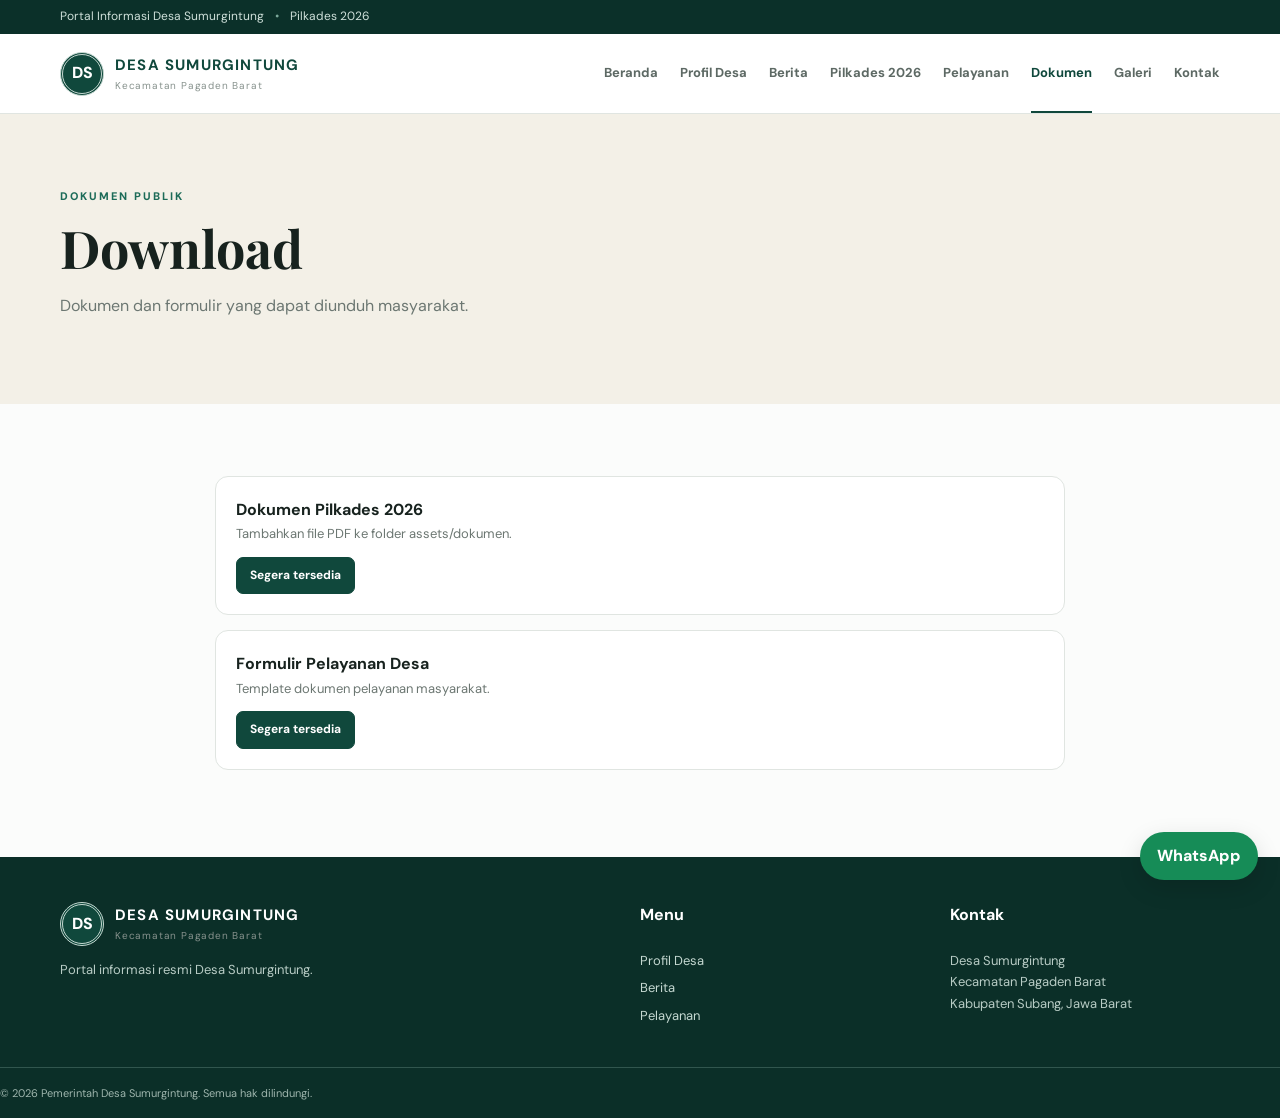
==== download.html @ beff66fd "Add files via upload" ====
<!doctype html>
<html lang="id">
<head><meta charset="utf-8"><meta name="viewport" content="width=device-width,initial-scale=1">
<meta name="description" content="Portal resmi Desa Sumurgintung dan informasi Pilkades Sumurgintung Tahun 2026">
<title>Dokumen Publik | Desa Sumurgintung</title><link rel="stylesheet" href="style.css"></head>
<body>
<div class="topbar"><div class="wrap">Portal Informasi Desa Sumurgintung <span>•</span> Pilkades 2026</div></div>
<header><div class="wrap nav"><a class="brand" href="index.html"><div class="logo">DS</div><div><strong>DESA SUMURGINTUNG</strong><small>Kecamatan Pagaden Barat</small></div></a>
<button class="hamb" aria-label="Buka menu">☰</button><nav><a class="" href="index.html">Beranda</a><a class="" href="profil.html">Profil Desa</a><a class="" href="berita.html">Berita</a><a class="" href="pilkades.html">Pilkades 2026</a><a class="" href="pelayanan.html">Pelayanan</a><a class="active" href="download.html">Dokumen</a><a class="" href="galeri.html">Galeri</a><a class="" href="kontak.html">Kontak</a></nav></div></header>
<main><section class="pagehead"><div class="wrap"><span>DOKUMEN PUBLIK</span><h1>Download</h1><p>Dokumen dan formulir yang dapat diunduh masyarakat.</p></div></section><section class="section"><div class="wrap downloads"><div><b>Dokumen Pilkades 2026</b><span>Tambahkan file PDF ke folder assets/dokumen.</span><a class="btn small" href="#">Segera tersedia</a></div><div><b>Formulir Pelayanan Desa</b><span>Template dokumen pelayanan masyarakat.</span><a class="btn small" href="#">Segera tersedia</a></div></div></section></main>
<footer><div class="wrap footer-grid"><div><div class="brand foot"><div class="logo">DS</div><div><strong>DESA SUMURGINTUNG</strong><small>Kecamatan Pagaden Barat</small></div></div><p>Portal informasi resmi Desa Sumurgintung.</p></div><div><h4>Menu</h4><a href="profil.html">Profil Desa</a><a href="berita.html">Berita</a><a href="pelayanan.html">Pelayanan</a></div><div><h4>Kontak</h4><p>Desa Sumurgintung<br>Kecamatan Pagaden Barat<br>Kabupaten Subang, Jawa Barat</p></div></div><div class="copyright">© 2026 Pemerintah Desa Sumurgintung. Semua hak dilindungi.</div></footer>
<a class="wa" href="https://wa.me/6280000000000" target="_blank">WhatsApp</a><script src="script.js"></script></body></html>
---- style.css ----
@import url('https://fonts.googleapis.com/css2?family=DM+Sans:wght@400;500;600;700&family=Playfair+Display:wght@600;700&display=swap');:root{--g:#10483c;--g2:#1c6b58;--cream:#f3f0e7;--ink:#17221e;--muted:#6c7772;--line:#e0e5e1;--white:#fff}*{box-sizing:border-box}body{margin:0;font-family:'DM Sans',Arial,sans-serif;color:var(--ink);line-height:1.65;background:#fbfcfb}a{text-decoration:none;color:inherit}.wrap{width:min(1160px,92%);margin:auto}.topbar{background:#0b3029;color:#cfe0da;font-size:12px;padding:7px 0}.topbar span{margin:0 8px;color:#7ca99b}header{background:#fff;border-bottom:1px solid var(--line);position:sticky;top:0;z-index:20}.nav{min-height:78px;display:flex;align-items:center;justify-content:space-between}.brand{display:flex;gap:11px;align-items:center;color:var(--g)}.brand strong{display:block;letter-spacing:.08em;font-size:15px}.brand small{display:block;color:#87928d;font-size:10px;letter-spacing:.08em}.logo{width:44px;height:44px;border-radius:50%;background:var(--g);color:white;display:grid;place-items:center;font-weight:800;border:3px double #c5d8d1}nav{display:flex;gap:22px;font-size:13px;font-weight:700}nav a{padding:28px 0;color:#5d6964}nav a:hover,nav a.active{color:var(--g);border-bottom:2px solid var(--g)}.hamb{display:none;border:0;background:none;font-size:25px}.hero{background:var(--cream);padding:82px 0}.hero-content{display:grid;grid-template-columns:1.1fr .9fr;gap:65px;align-items:center}.kicker,.pagehead>div>span,.section-title>span{font-size:11px;font-weight:800;letter-spacing:.18em;color:var(--g2)}.hero h1{font:700 clamp(44px,6vw,72px)/1.08 'Playfair Display',serif;margin:14px 0}.hero h1 em{font-style:normal;color:var(--g2)}.hero p{font-size:17px;color:var(--muted);max-width:650px}.buttons{display:flex;gap:12px;margin-top:28px}.btn{display:inline-block;background:var(--g);color:white;border:1px solid var(--g);padding:11px 18px;border-radius:7px;font-weight:700;font-size:14px}.btn.ghost{background:transparent;color:var(--g)}.btn.light{background:#fff;color:var(--g);border-color:#fff}.btn.small{margin-top:12px;padding:8px 13px;font-size:12px}.hero-photo{height:390px;border-radius:16px;background:linear-gradient(135deg,#d8e3de,#f4f5f0);display:grid;place-items:center;box-shadow:0 25px 60px #123f351c}.photo-label{text-align:center;color:#71817a;font-weight:800;letter-spacing:.1em}.photo-label small{display:block;font-weight:500;letter-spacing:0;margin-top:8px}.quick{background:white;border-bottom:1px solid var(--line)}.quick-grid{display:grid;grid-template-columns:repeat(4,1fr)}.quick a{padding:25px 20px;border-right:1px solid var(--line)}.quick a:first-child{padding-left:0}.quick b,.quick span{display:block}.quick b{font-size:14px}.quick span{color:var(--muted);font-size:12px}.section{padding:72px 0}.section-title{margin-bottom:28px;display:grid;grid-template-columns:1fr auto;align-items:end}.section-title h2{grid-column:1;font:700 38px/1.2 'Playfair Display',serif;margin:7px 0 0}.section-title>a{grid-column:2;grid-row:1/3;color:var(--g2);font-weight:700;font-size:13px}.news-grid{display:grid;grid-template-columns:repeat(3,1fr);gap:20px}.news-grid article,.news-list article,.service-grid article,.downloads>div{border:1px solid var(--line);border-radius:13px;background:white;padding:20px}.news-img{height:170px;background:linear-gradient(135deg,#dce8e2,#f0f3ee);border-radius:9px;display:grid;place-items:center;color:#7b8982;font-weight:800;margin-bottom:18px}.news-img.wide{height:230px}.news-grid small,.news-list small{font-size:10px;font-weight:800;letter-spacing:.12em;color:var(--g2)}.news-grid h3{font-size:19px;line-height:1.35}.news-grid p,.news-list p{color:var(--muted)}.news-grid a{font-weight:700;color:var(--g2);font-size:13px}.green{background:var(--g);color:white;padding:58px 0}.two{display:flex;justify-content:space-between;align-items:center;gap:25px}.light{color:#d7e8e2}.green h2{font:700 40px/1.2 'Playfair Display',serif;margin:10px 0}.pagehead{padding:68px 0;background:var(--cream)}.pagehead h1{font:700 52px/1.15 'Playfair Display',serif;margin:9px 0}.pagehead p{color:var(--muted)}.pagehead.dark{background:var(--g);color:white}.pagehead.dark>div>span{color:#a9d1c3}.pagehead.dark p{color:#d5e5df}.content{display:grid;grid-template-columns:1fr 300px;gap:45px}.content h2{font:700 30px 'Playfair Display',serif}.info{background:var(--cream);padding:25px;border-radius:12px;height:max-content}.info>b{font-size:11px;letter-spacing:.15em;color:var(--g2)}.news-list{max-width:850px}.news-list article{margin-bottom:22px}.news-list h2{font:700 30px/1.25 'Playfair Display',serif}.timeline{max-width:850px}.timeline>div{border-left:3px solid var(--g2);padding:0 0 28px 24px;position:relative}.timeline>div:before{content:'';position:absolute;left:-8px;top:5px;width:11px;height:11px;background:var(--g2);border-radius:50%}.timeline b,.timeline span{display:block}.timeline span{color:var(--muted);font-size:14px}.notice{background:#f8f2dd;border:1px solid #eadfb9;border-radius:9px;padding:15px;margin-top:10px;font-size:13px}.mt{margin-top:45px}.candidate-grid{display:grid;grid-template-columns:repeat(3,1fr);gap:20px}.candidate{border:1px solid var(--line);border-radius:12px;padding:15px}.avatar{height:220px;border-radius:8px;background:#e5ece8;display:grid;place-items:center;color:#7a8982;font-weight:800}.service-grid{display:grid;grid-template-columns:repeat(2,1fr);gap:20px}.service-grid article{padding:28px}.service-grid b{font-size:19px}.service-grid p{color:var(--muted)}.downloads{max-width:850px}.downloads>div{margin-bottom:15px}.downloads b,.downloads span{display:block}.downloads span{color:var(--muted);font-size:13px}.gallery{display:grid;grid-template-columns:repeat(3,1fr);gap:18px}.gallery>div,.map{height:250px;border-radius:12px;background:linear-gradient(135deg,#dce8e2,#f0f3ee);display:grid;place-items:center;color:#7a8982;font-weight:800}.contact{display:grid;grid-template-columns:1fr 1fr;gap:30px}.map{text-align:center}.map small{font-weight:500}.wa{position:fixed;right:22px;bottom:20px;background:#168c57;color:white;padding:11px 17px;border-radius:30px;font-weight:800;box-shadow:0 8px 25px #0002}footer{background:#0b2f28;color:#d6e4df;padding:45px 0 0}.footer-grid{display:grid;grid-template-columns:2fr 1fr 1fr;gap:40px;padding-bottom:35px}.foot{color:white}.footer-grid h4{margin-top:0;color:white}.footer-grid a{display:block;margin:6px 0;color:#c5d8d1;font-size:13px}.footer-grid p{font-size:13px;color:#b8ccc5}.copyright{border-top:1px solid #31564e;padding:16px 0;font-size:11px;color:#9eb5ad}@media(max-width:900px){nav{display:none}.hamb{display:block;color:var(--g)}nav.open{display:flex;position:absolute;top:78px;left:0;right:0;background:#fff;flex-direction:column;padding:10px 4%;gap:0;border-bottom:1px solid var(--line)}nav.open a{padding:10px}.hero-content,.content,.contact{grid-template-columns:1fr}.hero-photo{height:280px}.quick-grid,.news-grid,.candidate-grid,.gallery{grid-template-columns:1fr 1fr}.quick a:nth-child(odd){padding-left:0}.two{flex-direction:column;align-items:flex-start}.footer-grid{grid-template-columns:1fr}.pagehead h1{font-size:42px}}@media(max-width:560px){.quick-grid,.news-grid,.candidate-grid,.gallery,.service-grid{grid-template-columns:1fr}.hero{padding:55px 0}.hero h1{font-size:45px}.section{padding:55px 0}.topbar{font-size:10px}.hero-photo{height:220px}}
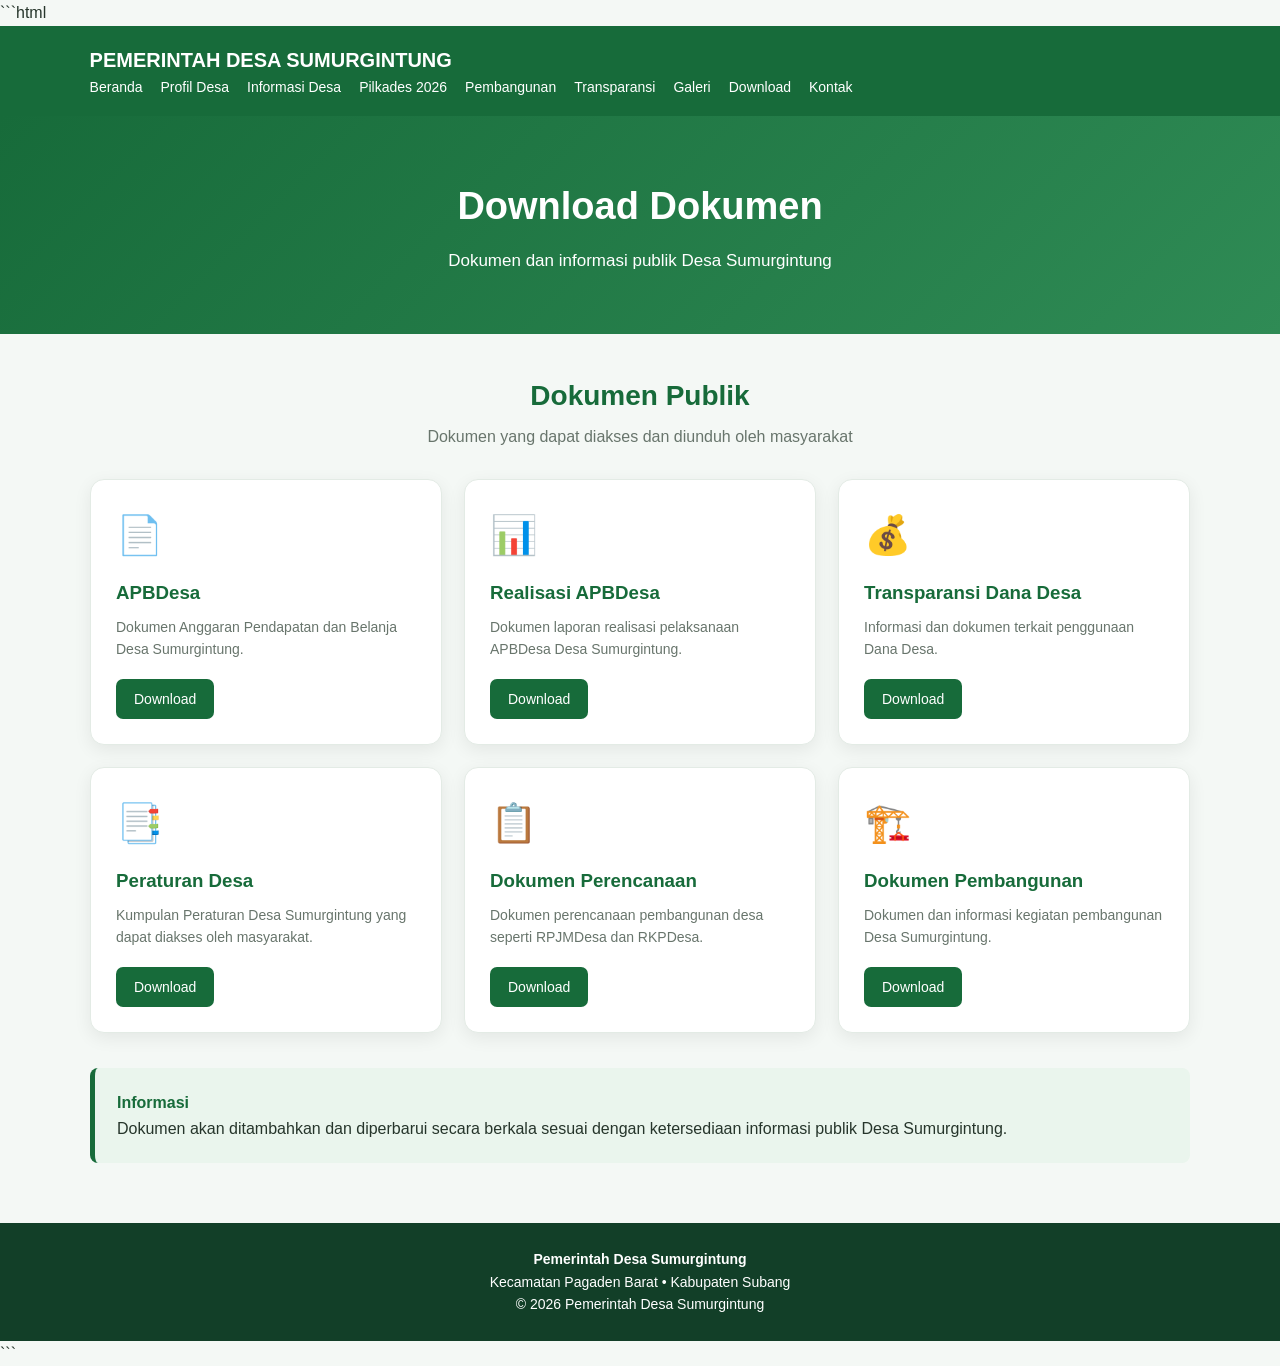
==== commit a39a3864: "Update download.html" ====
--- a/download.html
+++ b/download.html
@@ -1,12 +1,288 @@
-<!doctype html>
+```html
+<!DOCTYPE html>
 <html lang="id">
-<head><meta charset="utf-8"><meta name="viewport" content="width=device-width,initial-scale=1">
-<meta name="description" content="Portal resmi Desa Sumurgintung dan informasi Pilkades Sumurgintung Tahun 2026">
-<title>Dokumen Publik | Desa Sumurgintung</title><link rel="stylesheet" href="style.css"></head>
+<head>
+<meta charset="UTF-8">
+<meta name="viewport" content="width=device-width, initial-scale=1.0">
+<title>Download - Desa Sumurgintung</title>
+
+<style>
+*{
+  box-sizing:border-box;
+  margin:0;
+  padding:0;
+}
+
+body{
+  font-family:Arial,sans-serif;
+  background:#f4f8f5;
+  color:#26352b;
+  line-height:1.6;
+}
+
+header{
+  background:#176b3a;
+  color:white;
+  padding:18px 7%;
+  display:flex;
+  justify-content:space-between;
+  align-items:center;
+  flex-wrap:wrap;
+}
+
+.logo{
+  font-size:20px;
+  font-weight:bold;
+}
+
+nav{
+  display:flex;
+  gap:18px;
+  flex-wrap:wrap;
+}
+
+nav a{
+  color:white;
+  text-decoration:none;
+  font-size:14px;
+}
+
+nav a:hover{
+  text-decoration:underline;
+}
+
+.hero{
+  background:linear-gradient(135deg,#176b3a,#2f8b55);
+  color:white;
+  text-align:center;
+  padding:60px 7%;
+}
+
+.hero h1{
+  font-size:38px;
+  margin-bottom:10px;
+}
+
+.hero p{
+  font-size:17px;
+}
+
+.container{
+  width:86%;
+  max-width:1100px;
+  margin:40px auto;
+}
+
+.section-title{
+  text-align:center;
+  margin-bottom:30px;
+}
+
+.section-title h2{
+  color:#176b3a;
+  font-size:28px;
+}
+
+.section-title p{
+  color:#68756c;
+  margin-top:5px;
+}
+
+.documents{
+  display:grid;
+  grid-template-columns:repeat(auto-fit,minmax(280px,1fr));
+  gap:22px;
+}
+
+.document{
+  background:white;
+  padding:25px;
+  border-radius:14px;
+  border:1px solid #e3ebe5;
+  box-shadow:0 5px 18px rgba(0,0,0,.07);
+}
+
+.icon{
+  font-size:38px;
+  margin-bottom:12px;
+}
+
+.document h3{
+  color:#176b3a;
+  margin-bottom:8px;
+}
+
+.document p{
+  color:#68756c;
+  font-size:14px;
+}
+
+.button{
+  display:inline-block;
+  margin-top:18px;
+  padding:9px 18px;
+  background:#176b3a;
+  color:white;
+  text-decoration:none;
+  border-radius:7px;
+  font-size:14px;
+}
+
+.button:hover{
+  background:#12562f;
+}
+
+.info{
+  margin-top:35px;
+  background:#eaf5ed;
+  border-left:5px solid #176b3a;
+  padding:22px;
+  border-radius:8px;
+}
+
+.info strong{
+  color:#176b3a;
+}
+
+footer{
+  margin-top:60px;
+  background:#123f28;
+  color:white;
+  text-align:center;
+  padding:25px 7%;
+  font-size:14px;
+}
+
+@media(max-width:700px){
+  header{
+    gap:15px;
+  }
+
+  nav{
+    gap:10px;
+  }
+
+  .hero h1{
+    font-size:30px;
+  }
+
+  .container{
+    width:90%;
+  }
+}
+</style>
+</head>
+
 <body>
-<div class="topbar"><div class="wrap">Portal Informasi Desa Sumurgintung <span>•</span> Pilkades 2026</div></div>
-<header><div class="wrap nav"><a class="brand" href="index.html"><div class="logo">DS</div><div><strong>DESA SUMURGINTUNG</strong><small>Kecamatan Pagaden Barat</small></div></a>
-<button class="hamb" aria-label="Buka menu">☰</button><nav><a class="" href="index.html">Beranda</a><a class="" href="profil.html">Profil Desa</a><a class="" href="berita.html">Berita</a><a class="" href="pilkades.html">Pilkades 2026</a><a class="" href="pelayanan.html">Pelayanan</a><a class="active" href="download.html">Dokumen</a><a class="" href="galeri.html">Galeri</a><a class="" href="kontak.html">Kontak</a></nav></div></header>
-<main><section class="pagehead"><div class="wrap"><span>DOKUMEN PUBLIK</span><h1>Download</h1><p>Dokumen dan formulir yang dapat diunduh masyarakat.</p></div></section><section class="section"><div class="wrap downloads"><div><b>Dokumen Pilkades 2026</b><span>Tambahkan file PDF ke folder assets/dokumen.</span><a class="btn small" href="#">Segera tersedia</a></div><div><b>Formulir Pelayanan Desa</b><span>Template dokumen pelayanan masyarakat.</span><a class="btn small" href="#">Segera tersedia</a></div></div></section></main>
-<footer><div class="wrap footer-grid"><div><div class="brand foot"><div class="logo">DS</div><div><strong>DESA SUMURGINTUNG</strong><small>Kecamatan Pagaden Barat</small></div></div><p>Portal informasi resmi Desa Sumurgintung.</p></div><div><h4>Menu</h4><a href="profil.html">Profil Desa</a><a href="berita.html">Berita</a><a href="pelayanan.html">Pelayanan</a></div><div><h4>Kontak</h4><p>Desa Sumurgintung<br>Kecamatan Pagaden Barat<br>Kabupaten Subang, Jawa Barat</p></div></div><div class="copyright">© 2026 Pemerintah Desa Sumurgintung. Semua hak dilindungi.</div></footer>
-<a class="wa" href="https://wa.me/6280000000000" target="_blank">WhatsApp</a><script src="script.js"></script></body></html>+
+<header>
+  <div class="logo">PEMERINTAH DESA SUMURGINTUNG</div>
+
+  <nav>
+    <a href="index.html">Beranda</a>
+    <a href="profil.html">Profil Desa</a>
+    <a href="pengumuman.html">Informasi Desa</a>
+    <a href="pilkades.html">Pilkades 2026</a>
+    <a href="pembangunan.html">Pembangunan</a>
+    <a href="transparansi.html">Transparansi</a>
+    <a href="galeri.html">Galeri</a>
+    <a href="download.html">Download</a>
+    <a href="kontak.html">Kontak</a>
+  </nav>
+</header>
+
+<section class="hero">
+  <h1>Download Dokumen</h1>
+  <p>Dokumen dan informasi publik Desa Sumurgintung</p>
+</section>
+
+<div class="container">
+
+  <div class="section-title">
+    <h2>Dokumen Publik</h2>
+    <p>Dokumen yang dapat diakses dan diunduh oleh masyarakat</p>
+  </div>
+
+  <div class="documents">
+
+    <div class="document">
+      <div class="icon">📄</div>
+      <h3>APBDesa</h3>
+      <p>
+        Dokumen Anggaran Pendapatan dan Belanja Desa
+        Sumurgintung.
+      </p>
+      <a href="#" class="button">Download</a>
+    </div>
+
+    <div class="document">
+      <div class="icon">📊</div>
+      <h3>Realisasi APBDesa</h3>
+      <p>
+        Dokumen laporan realisasi pelaksanaan APBDesa
+        Desa Sumurgintung.
+      </p>
+      <a href="#" class="button">Download</a>
+    </div>
+
+    <div class="document">
+      <div class="icon">💰</div>
+      <h3>Transparansi Dana Desa</h3>
+      <p>
+        Informasi dan dokumen terkait penggunaan
+        Dana Desa.
+      </p>
+      <a href="#" class="button">Download</a>
+    </div>
+
+    <div class="document">
+      <div class="icon">📑</div>
+      <h3>Peraturan Desa</h3>
+      <p>
+        Kumpulan Peraturan Desa Sumurgintung yang
+        dapat diakses oleh masyarakat.
+      </p>
+      <a href="#" class="button">Download</a>
+    </div>
+
+    <div class="document">
+      <div class="icon">📋</div>
+      <h3>Dokumen Perencanaan</h3>
+      <p>
+        Dokumen perencanaan pembangunan desa seperti
+        RPJMDesa dan RKPDesa.
+      </p>
+      <a href="#" class="button">Download</a>
+    </div>
+
+    <div class="document">
+      <div class="icon">🏗️</div>
+      <h3>Dokumen Pembangunan</h3>
+      <p>
+        Dokumen dan informasi kegiatan pembangunan
+        Desa Sumurgintung.
+      </p>
+      <a href="#" class="button">Download</a>
+    </div>
+
+  </div>
+
+  <div class="info">
+    <strong>Informasi</strong>
+    <p>
+      Dokumen akan ditambahkan dan diperbarui secara berkala
+      sesuai dengan ketersediaan informasi publik Desa Sumurgintung.
+    </p>
+  </div>
+
+</div>
+
+<footer>
+  <p><strong>Pemerintah Desa Sumurgintung</strong></p>
+  <p>Kecamatan Pagaden Barat • Kabupaten Subang</p>
+  <p>© 2026 Pemerintah Desa Sumurgintung</p>
+</footer>
+
+</body>
+</html>
+```
